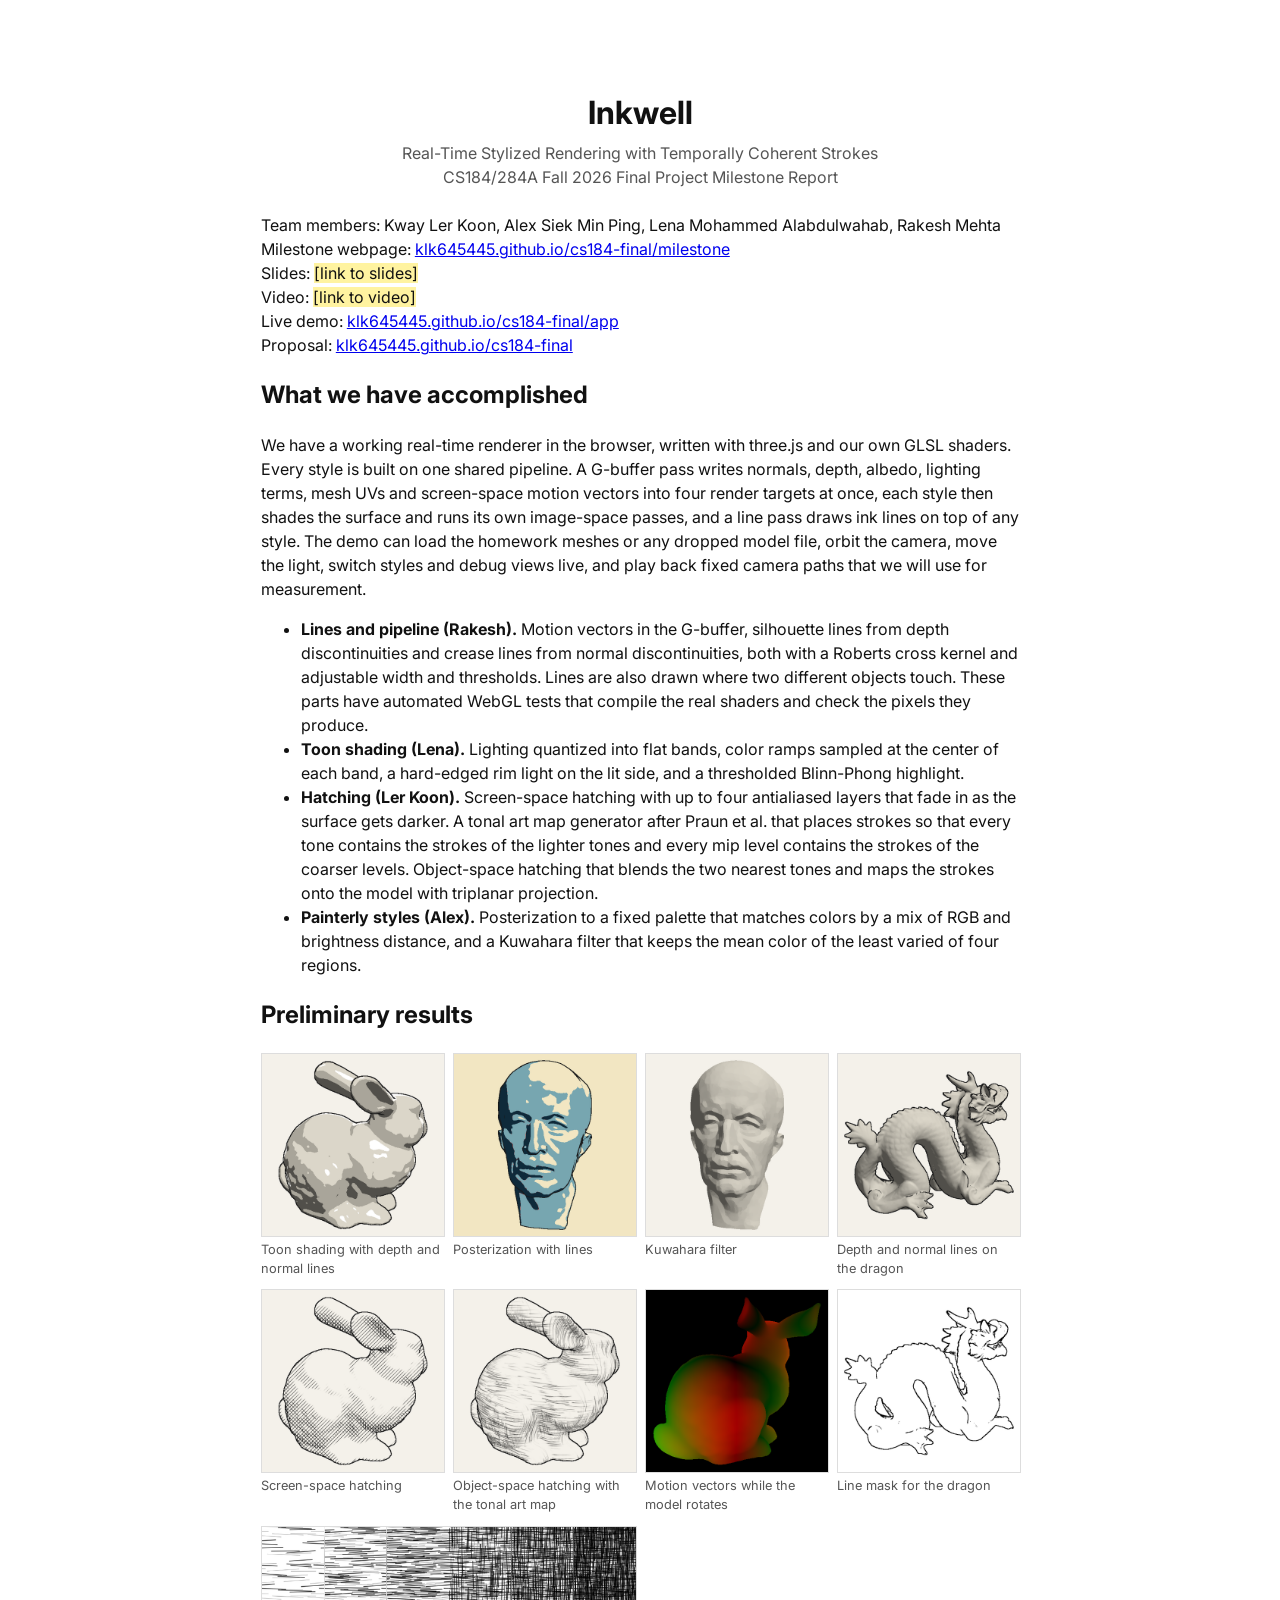
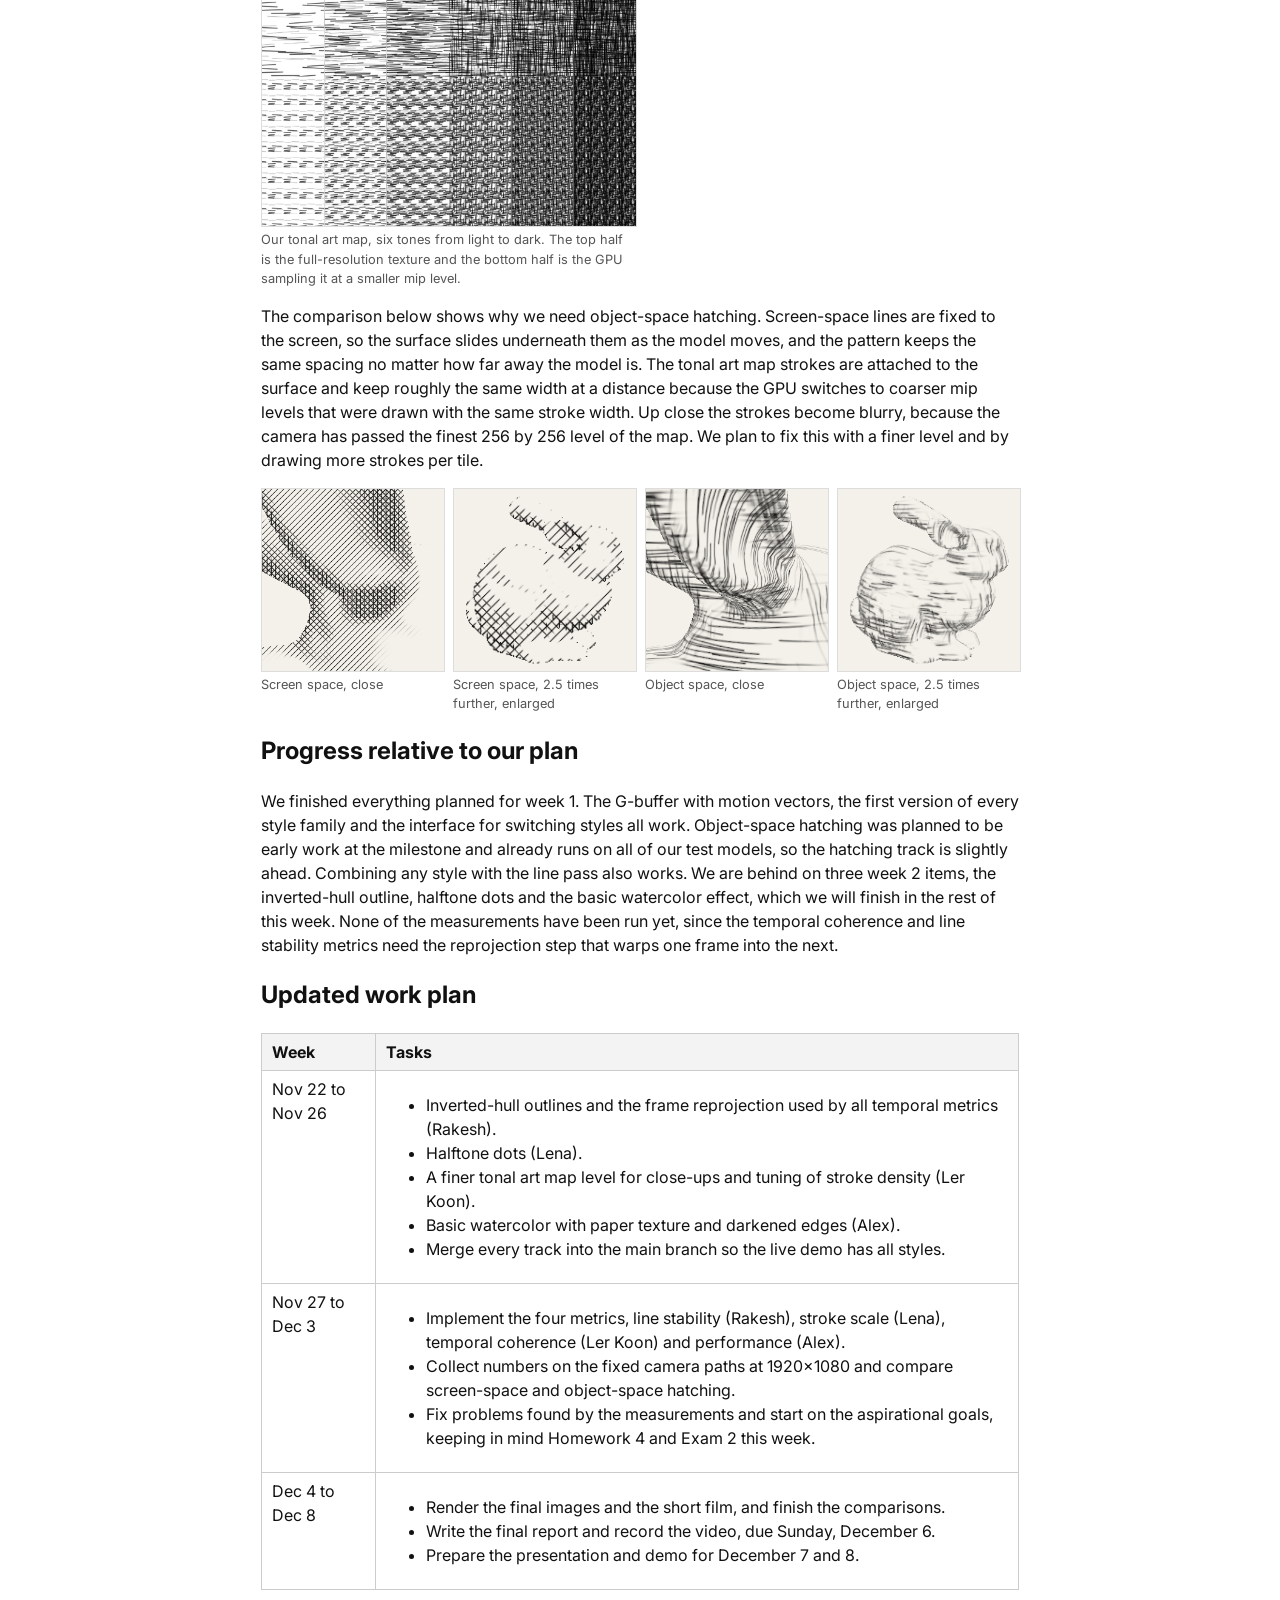
==== milestone/index.html @ f14ff918 "Add milestone report" ====
<!DOCTYPE html>
<html lang="en">
	<head>
		<meta charset="utf-8">
		<meta name="viewport" content="width=device-width, initial-scale=1">
		<title>Inkwell Milestone Report</title>
		<link href="https://fonts.googleapis.com/css2?family=Inter:wght@400;600&display=swap" rel="stylesheet">
		<style>
			body {
				font-family: 'Inter', sans-serif;
				background: #fff;
				color: #111;
				line-height: 1.5;
			}

			.container {
				margin: 0 auto;
				padding: 60px 20%;
			}

			h1 {
				text-align: center;
				margin-bottom: 4px;
			}

			.subtitle {
				text-align: center;
				color: #555;
			}

			table {
				width: 100%;
				border-collapse: collapse;
			}

			th, td {
				border: 1px solid #ccc;
				padding: 6px 10px;
				text-align: left;
				vertical-align: top;
			}

			th {
				background: #f3f3f3;
			}

			.grid {
				display: grid;
				gap: 10px;
				margin: 12px 0;
			}

			.grid.four {
				grid-template-columns: repeat(4, 1fr);
			}

			.grid.three {
				grid-template-columns: repeat(3, 1fr);
			}

			figure {
				margin: 0;
				break-inside: avoid;
			}

			figure img {
				width: 100%;
				display: block;
				border: 1px solid #ddd;
			}

			figcaption {
				font-size: 0.8em;
				color: #555;
				margin-top: 3px;
			}

			.todo {
				background: #fff3a0;
			}

			@media screen and (max-width: 800px) {
				.container {
					padding: 30px 16px;
				}

				.grid.four, .grid.three {
					grid-template-columns: repeat(2, 1fr);
				}
			}

			@media print {
				body {
					font-size: 9.5pt;
					line-height: 1.35;
				}

				.container {
					padding: 0;
				}

				h2 {
					font-size: 13pt;
					margin: 10px 0 4px;
				}

				p, ul {
					margin: 4px 0;
				}

				.grid {
					gap: 6px;
					margin: 6px 0;
				}

				th, td {
					padding: 3px 8px;
				}

				td ul {
					margin: 0;
				}
			}
		</style>
	</head>
	<body>
		<div class="container">
		<h1>Inkwell</h1>
		<div class="subtitle">Real-Time Stylized Rendering with Temporally Coherent Strokes</div>
		<div class="subtitle">CS184/284A Fall 2026 Final Project Milestone Report</div>

		<br>

		Team members: Kway Ler Koon, Alex Siek Min Ping, Lena Mohammed Alabdulwahab, Rakesh Mehta
		<br>
		Milestone webpage: <a href="https://klk645445.github.io/cs184-final/milestone/">klk645445.github.io/cs184-final/milestone</a>
		<br>
		Slides: <span class="todo">[link to slides]</span>
		<br>
		Video: <span class="todo">[link to video]</span>
		<br>
		Live demo: <a href="https://klk645445.github.io/cs184-final/app/">klk645445.github.io/cs184-final/app</a>
		<br>
		Proposal: <a href="https://klk645445.github.io/cs184-final/">klk645445.github.io/cs184-final</a>

		<h2>What we have accomplished</h2>
		<p>
		We have a working real-time renderer in the browser, written with three.js and our own GLSL shaders. Every style is
		built on one shared pipeline. A G-buffer pass writes normals, depth, albedo, lighting terms, mesh UVs and screen-space
		motion vectors into four render targets at once, each style then shades the surface and runs its own image-space
		passes, and a line pass draws ink lines on top of any style. The demo can load the homework meshes or any dropped
		model file, orbit the camera, move the light, switch styles and debug views live, and play back fixed camera paths
		that we will use for measurement.
		</p>
		<ul>
		<li><b>Lines and pipeline (Rakesh).</b> Motion vectors in the G-buffer, silhouette lines from depth discontinuities
			and crease lines from normal discontinuities, both with a Roberts cross kernel and adjustable width and
			thresholds. Lines are also drawn where two different objects touch. These parts have automated WebGL tests that
			compile the real shaders and check the pixels they produce.</li>
		<li><b>Toon shading (Lena).</b> Lighting quantized into flat bands, color ramps sampled at the center of each band,
			a hard-edged rim light on the lit side, and a thresholded Blinn-Phong highlight.</li>
		<li><b>Hatching (Ler Koon).</b> Screen-space hatching with up to four antialiased layers that fade in as the surface
			gets darker. A tonal art map generator after Praun et al. that places strokes so that every tone contains the
			strokes of the lighter tones and every mip level contains the strokes of the coarser levels. Object-space
			hatching that blends the two nearest tones and maps the strokes onto the model with triplanar projection.</li>
		<li><b>Painterly styles (Alex).</b> Posterization to a fixed palette that matches colors by a mix of RGB and
			brightness distance, and a Kuwahara filter that keeps the mean color of the least varied of four regions.</li>
		</ul>

		<h2>Preliminary results</h2>
		<div class="grid four">
			<figure><img src="images/toon.png" alt="Toon shaded bunny with ink lines"><figcaption>Toon shading with depth and normal lines</figcaption></figure>
			<figure><img src="images/posterize.png" alt="Posterized Max Planck bust"><figcaption>Posterization with lines</figcaption></figure>
			<figure><img src="images/kuwahara.png" alt="Kuwahara filtered Max Planck bust"><figcaption>Kuwahara filter</figcaption></figure>
			<figure><img src="images/normal_lines.png" alt="Dragon with depth and normal lines"><figcaption>Depth and normal lines on the dragon</figcaption></figure>
			<figure><img src="images/hatch_screen.png" alt="Bunny with screen-space hatching"><figcaption>Screen-space hatching</figcaption></figure>
			<figure><img src="images/hatch_tam.png" alt="Bunny with object-space hatching"><figcaption>Object-space hatching with the tonal art map</figcaption></figure>
			<figure><img src="images/motion.png" alt="Motion vector debug view"><figcaption>Motion vectors while the model rotates</figcaption></figure>
			<figure><img src="images/line_mask.png" alt="Line mask debug view"><figcaption>Line mask for the dragon</figcaption></figure>
		</div>
		<div class="grid four">
			<figure style="grid-column: span 2"><img src="images/tam_view.png" alt="Tonal art map debug view"><figcaption>Our tonal art map, six tones from light to dark. The top half is the full-resolution texture and the bottom half is the GPU sampling it at a smaller mip level.</figcaption></figure>
		</div>
		<p>
		The comparison below shows why we need object-space hatching. Screen-space lines are fixed to the screen, so the
		surface slides underneath them as the model moves, and the pattern keeps the same spacing no matter how far away the
		model is. The tonal art map strokes are attached to the surface and keep roughly the same width at a distance
		because the GPU switches to coarser mip levels that were drawn with the same stroke width. Up close the strokes
		become blurry, because the camera has passed the finest 256 by 256 level of the map. We plan to fix this with a
		finer level and by drawing more strokes per tile.
		</p>
		<div class="grid four">
			<figure><img src="images/screen_near.png" alt="Screen-space hatching up close"><figcaption>Screen space, close</figcaption></figure>
			<figure><img src="images/screen_far.png" alt="Screen-space hatching far away"><figcaption>Screen space, 2.5 times further, enlarged</figcaption></figure>
			<figure><img src="images/tam_near.png" alt="Object-space hatching up close"><figcaption>Object space, close</figcaption></figure>
			<figure><img src="images/tam_far.png" alt="Object-space hatching far away"><figcaption>Object space, 2.5 times further, enlarged</figcaption></figure>
		</div>

		<h2>Progress relative to our plan</h2>
		<p>
		We finished everything planned for week 1. The G-buffer with motion vectors, the first version of every style family
		and the interface for switching styles all work. Object-space hatching was planned to be early work at the milestone
		and already runs on all of our test models, so the hatching track is slightly ahead. Combining any style with the
		line pass also works. We are behind on three week 2 items, the inverted-hull outline, halftone dots and the basic
		watercolor effect, which we will finish in the rest of this week. None of the measurements have been run yet, since
		the temporal coherence and line stability metrics need the reprojection step that warps one frame into the next.
		</p>

		<h2>Updated work plan</h2>
		<table>
			<tr>
				<th>Week</th>
				<th>Tasks</th>
			</tr>
			<tr>
				<td>Nov 22 to Nov 26</td>
				<td>
					<ul>
					<li>Inverted-hull outlines and the frame reprojection used by all temporal metrics (Rakesh).</li>
					<li>Halftone dots (Lena).</li>
					<li>A finer tonal art map level for close-ups and tuning of stroke density (Ler Koon).</li>
					<li>Basic watercolor with paper texture and darkened edges (Alex).</li>
					<li>Merge every track into the main branch so the live demo has all styles.</li>
					</ul>
				</td>
			</tr>
			<tr>
				<td>Nov 27 to Dec 3</td>
				<td>
					<ul>
					<li>Implement the four metrics, line stability (Rakesh), stroke scale (Lena), temporal coherence (Ler Koon)
						and performance (Alex).</li>
					<li>Collect numbers on the fixed camera paths at 1920×1080 and compare screen-space and object-space
						hatching.</li>
					<li>Fix problems found by the measurements and start on the aspirational goals, keeping in mind Homework 4
						and Exam 2 this week.</li>
					</ul>
				</td>
			</tr>
			<tr>
				<td>Dec 4 to Dec 8</td>
				<td>
					<ul>
					<li>Render the final images and the short film, and finish the comparisons.</li>
					<li>Write the final report and record the video, due Sunday, December 6.</li>
					<li>Prepare the presentation and demo for December 7 and 8.</li>
					</ul>
				</td>
			</tr>
		</table>
		</div>
	</body>
</html>
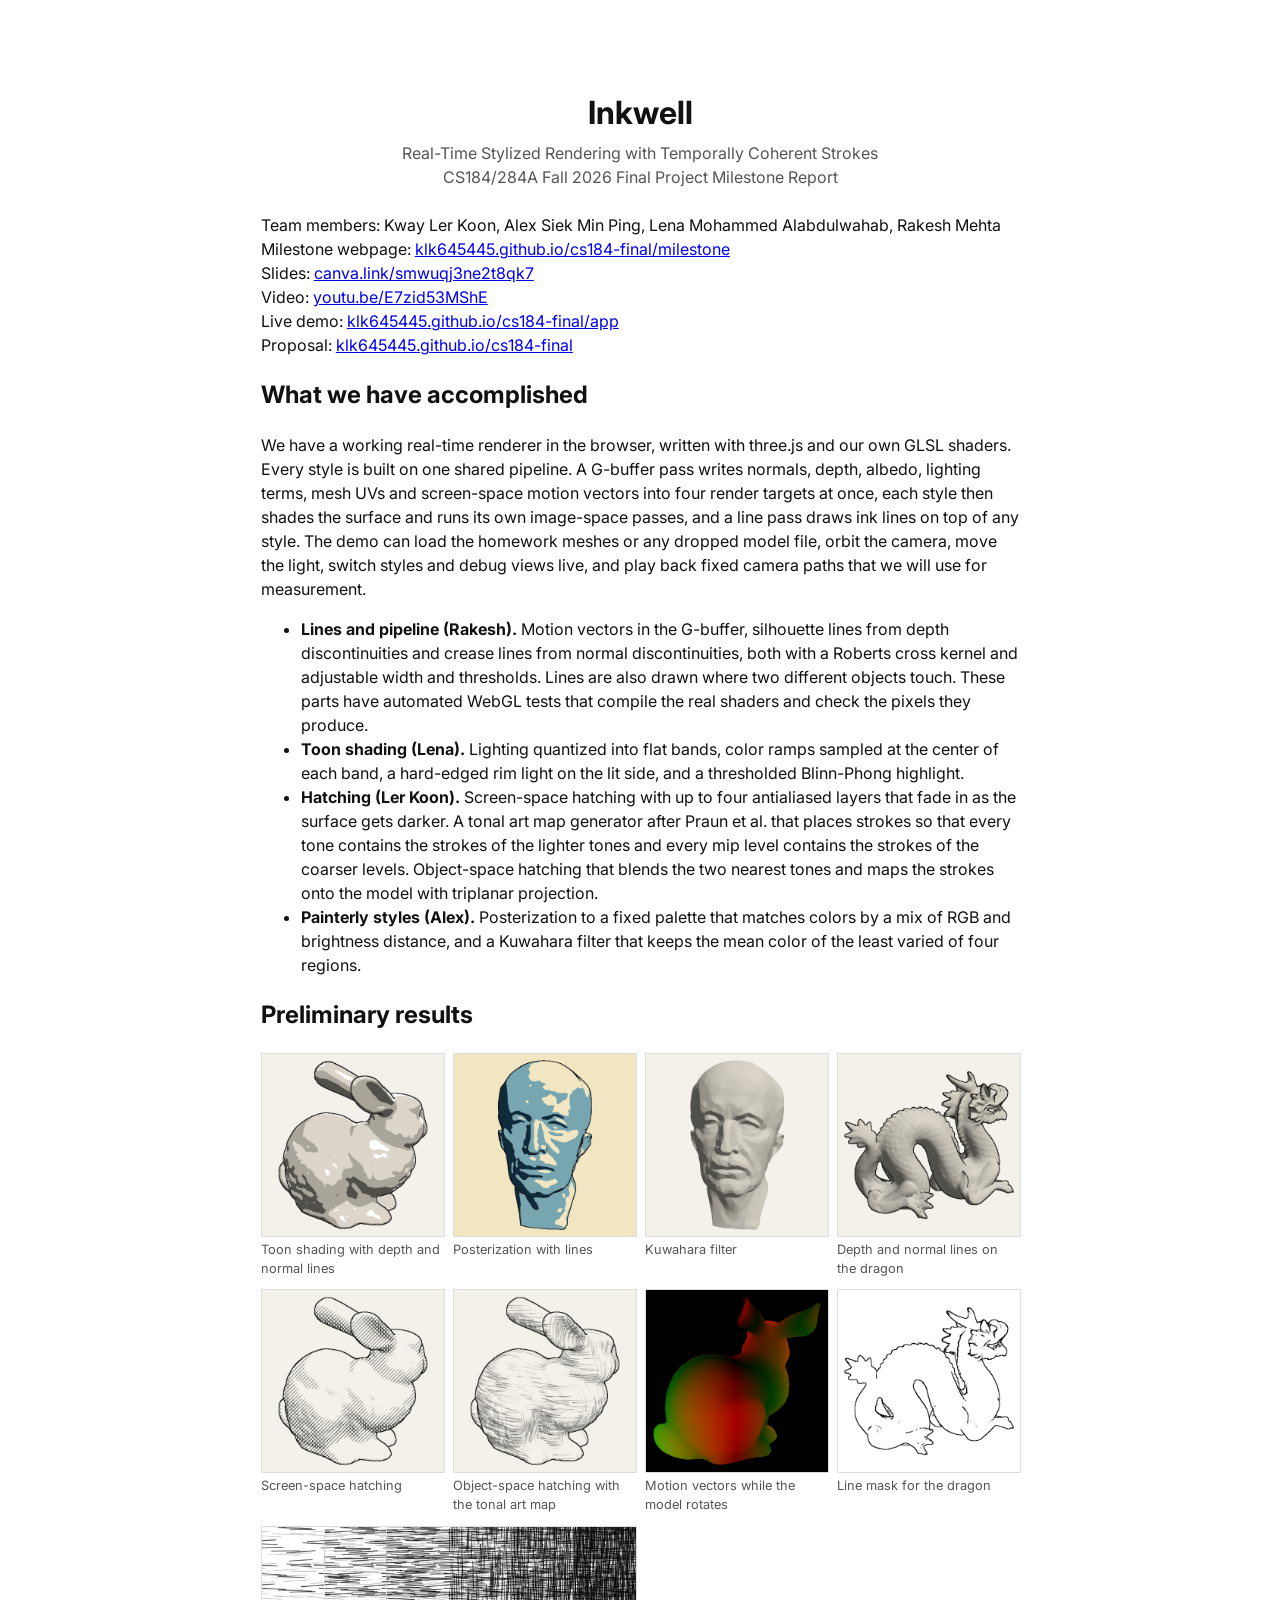
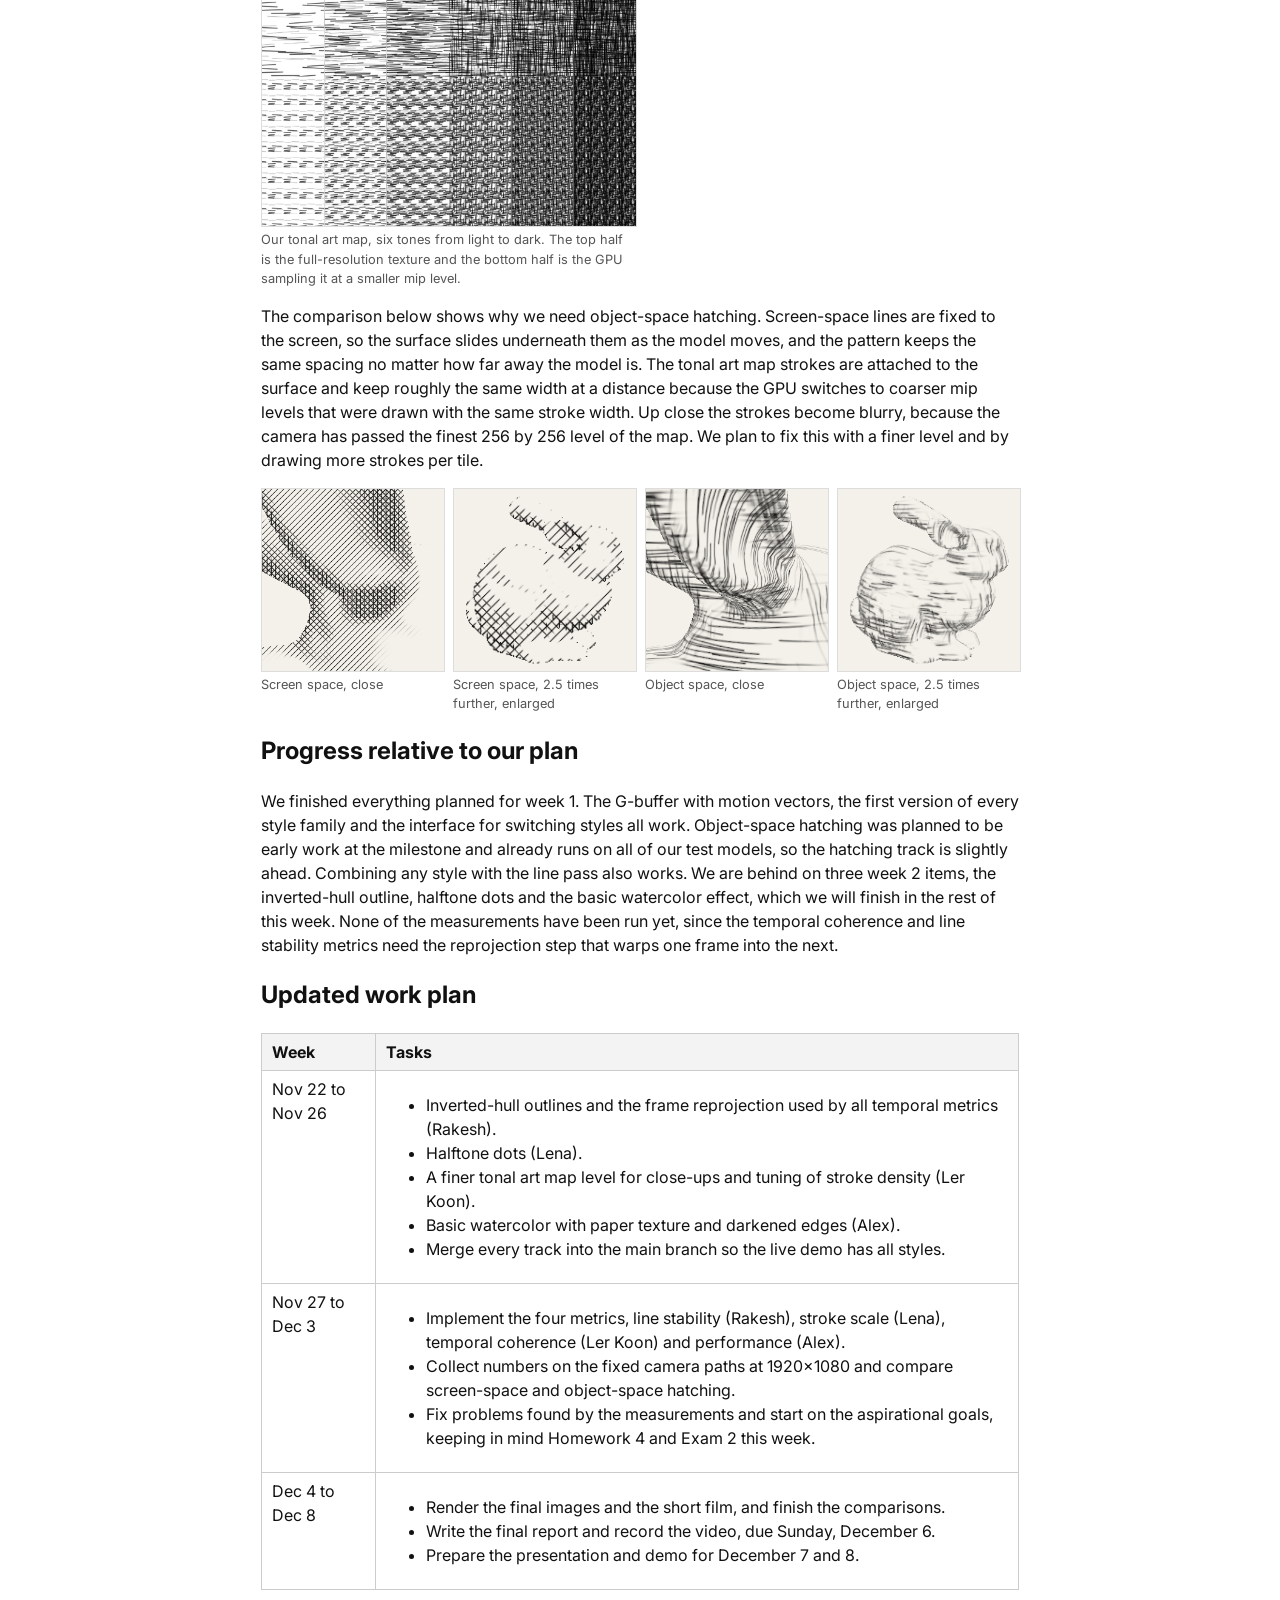
==== commit 53247c85: "Add slides and video links to milestone report" ====
--- a/milestone/index.html
+++ b/milestone/index.html
@@ -135,9 +135,9 @@
 		<br>
 		Milestone webpage: <a href="https://klk645445.github.io/cs184-final/milestone/">klk645445.github.io/cs184-final/milestone</a>
 		<br>
-		Slides: <span class="todo">[link to slides]</span>
-		<br>
-		Video: <span class="todo">[link to video]</span>
+		Slides: <a href="https://canva.link/smwuqj3ne2t8qk7">canva.link/smwuqj3ne2t8qk7</a>
+		<br>
+		Video: <a href="https://youtu.be/E7zid53MShE">youtu.be/E7zid53MShE</a>
 		<br>
 		Live demo: <a href="https://klk645445.github.io/cs184-final/app/">klk645445.github.io/cs184-final/app</a>
 		<br>
